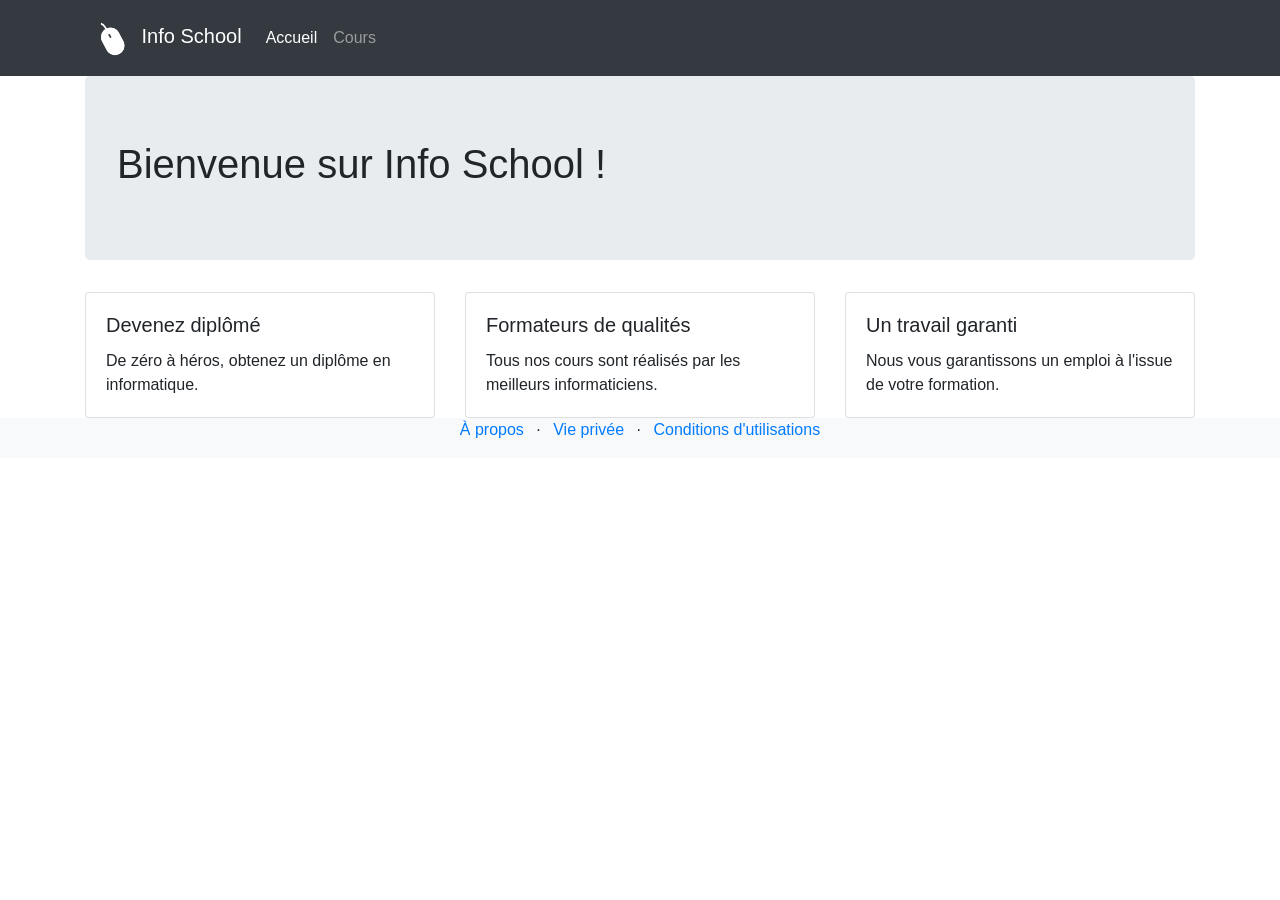
==== index.html @ b7067452 "logo" ====
<!DOCTYPE html>
<html lang="en">

<head>
    <meta charset="UTF-8">
    <meta http-equiv="X-UA-Compatible" content="IE=edge">
    <meta name="viewport" content="width=device-width, initial-scale=1.0, shrink-to-fit=no">
    <title>Info School</title>

    <link rel="stylesheet" href="https://stackpath.bootstrapcdn.com/bootstrap/4.4.1/css/bootstrap.min.css"
        integrity="sha384-Vkoo8x4CGsO3+Hhxv8T/Q5PaXtkKtu6ug5TOeNV6gBiFeWPGFN9MuhOf23Q9Ifjh" crossorigin="anonymous">
</head>

<body>

    <!-- Header -->

    <div class="bg-dark">
        <div class="container">
            <div class="row">
                <nav class="col navbar navbar-expand-lg navbar-dark">
                    <a href="./index.html" class="navbar-brand">
                        <img src="./img/logo.png" width="50" height="50" alt="Site logo">
                        Info School
                    </a>
                    <button class="navbar-toggler" type="button" data-toggle="collapse" data-target="#navbarContent">
                        <span class="navbar-toggler-icon"></span>
                    </button>
                    <div id="navbarContent" class="collapse navbar-collapse">
                        <ul class="navbar-nav">
                            <li class="nav-item active">
                                <a href="./index.html" class="nav-link">Accueil</a>
                            </li>
                            <li class="nav-item">
                                <a href="./lessons.html" class="nav-link">Cours</a>
                            </li>
                        </ul>
                    </div>
                </nav>
            </div>
        </div>
    </div>

    <!-- Reste de la page -->

    <div class="container">
        <div class="row">
            <div class="col">
                <div class="jumbotron">
                    <h1>Bienvenue sur Info School !</h1>
                </div>
            </div>
        </div>
        <div class="row">
            <div class="col-12 col-lg-4">
                <div class="card">
                    <div class="card-body">
                        <h5 class="card-title">Devenez diplômé</h5>
                        <p class="card-text">De zéro à héros, obtenez un diplôme en informatique.</p>
                    </div>
                </div>
            </div>
            <div class="col-12 col-lg-4">
                <div class="card">
                    <div class="card-body">
                        <h5 class="card-title">Formateurs de qualités</h5>
                        <p class="card-text">Tous nos cours sont réalisés par les meilleurs informaticiens.</p>
                    </div>
                </div>
            </div>
            <div class="col-12 col-lg-4">
                <div class="card">
                    <div class="card-body">
                        <h5 class="card-title">Un travail garanti</h5>
                        <p class="card-text">Nous vous garantissons un emploi à l'issue de votre formation.</p>
                    </div>
                </div>
            </div>
        </div>
    </div>
    <div class="bg-light">
        <div class="container">
            <div class="row">
                <div class="col">
                    <ul class="list-inline text-center">
                        <li class="list-inline-item"><a href="#">À propos</a></li>
                        <li class="list-inline-item">&middot;</li>
                        <li class="list-inline-item"><a href="#">Vie privée</a></li>
                        <li class="list-inline-item">&middot;</li>
                        <li class="list-inline-item"><a href="#">Conditions d'utilisations</a></li>
                    </ul>
                </div>
            </div>
        </div>
    </div>


    <!-- jQuery first, then Popper.js, then Bootstrap JS -->
    <script src="https://code.jquery.com/jquery-3.4.1.slim.min.js"
        integrity="sha384-J6qa4849blE2+poT4WnyKhv5vZF5SrPo0iEjwBvKU7imGFAV0wwj1yYfoRSJoZ+n"
        crossorigin="anonymous"></script>

    <script src="https://cdn.jsdelivr.net/npm/popper.js@1.16.0/dist/umd/popper.min.js"
        integrity="sha384-Q6E9RHvbIyZFJoft+2mJbHaEWldlvI9IOYy5n3zV9zzTtmI3UksdQRVvoxMfooAo"
        crossorigin="anonymous"></script>

    <script src="https://stackpath.bootstrapcdn.com/bootstrap/4.4.1/js/bootstrap.min.js"
        integrity="sha384-wfSDF2E50Y2D1uUdj0O3uMBJnjuUD4Ih7YwaYd1iqfktj0Uod8GCExl3Og8ifwB6"
        crossorigin="anonymous"></script>
</body>

</html>
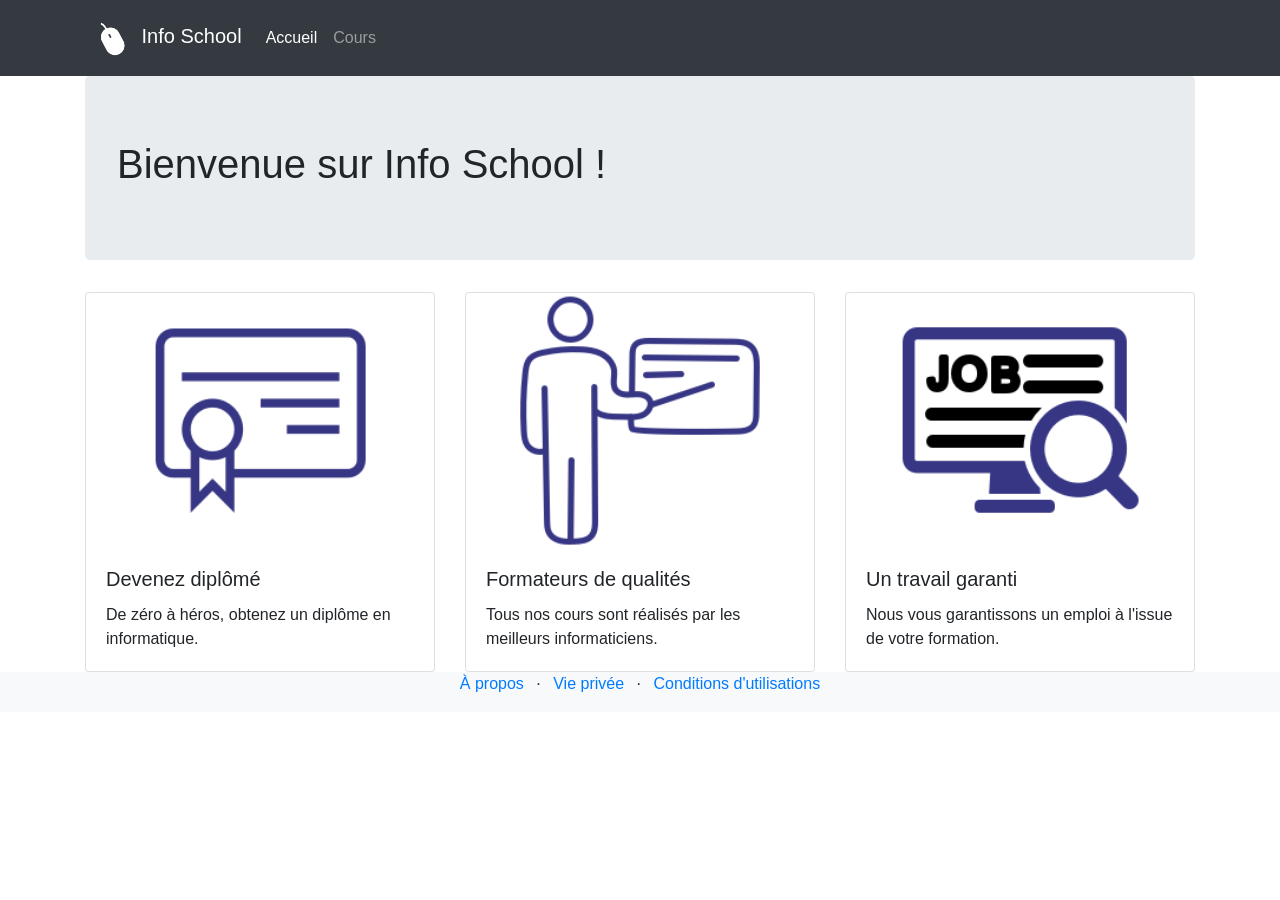
==== commit 6b12764d: "img card" ====
--- a/index.html
+++ b/index.html
@@ -54,6 +54,7 @@
         <div class="row">
             <div class="col-12 col-lg-4">
                 <div class="card">
+                    <img src="./img/home/certificate.png" alt="certificate" class=" card-img-top">
                     <div class="card-body">
                         <h5 class="card-title">Devenez diplômé</h5>
                         <p class="card-text">De zéro à héros, obtenez un diplôme en informatique.</p>
@@ -62,6 +63,7 @@
             </div>
             <div class="col-12 col-lg-4">
                 <div class="card">
+                    <img src="./img/home/instruction.png" alt="instructor" class="card-img-top">
                     <div class="card-body">
                         <h5 class="card-title">Formateurs de qualités</h5>
                         <p class="card-text">Tous nos cours sont réalisés par les meilleurs informaticiens.</p>
@@ -70,6 +72,7 @@
             </div>
             <div class="col-12 col-lg-4">
                 <div class="card">
+                    <img src="./img/home/job.png" alt="job search" class="card-img-top">
                     <div class="card-body">
                         <h5 class="card-title">Un travail garanti</h5>
                         <p class="card-text">Nous vous garantissons un emploi à l'issue de votre formation.</p>
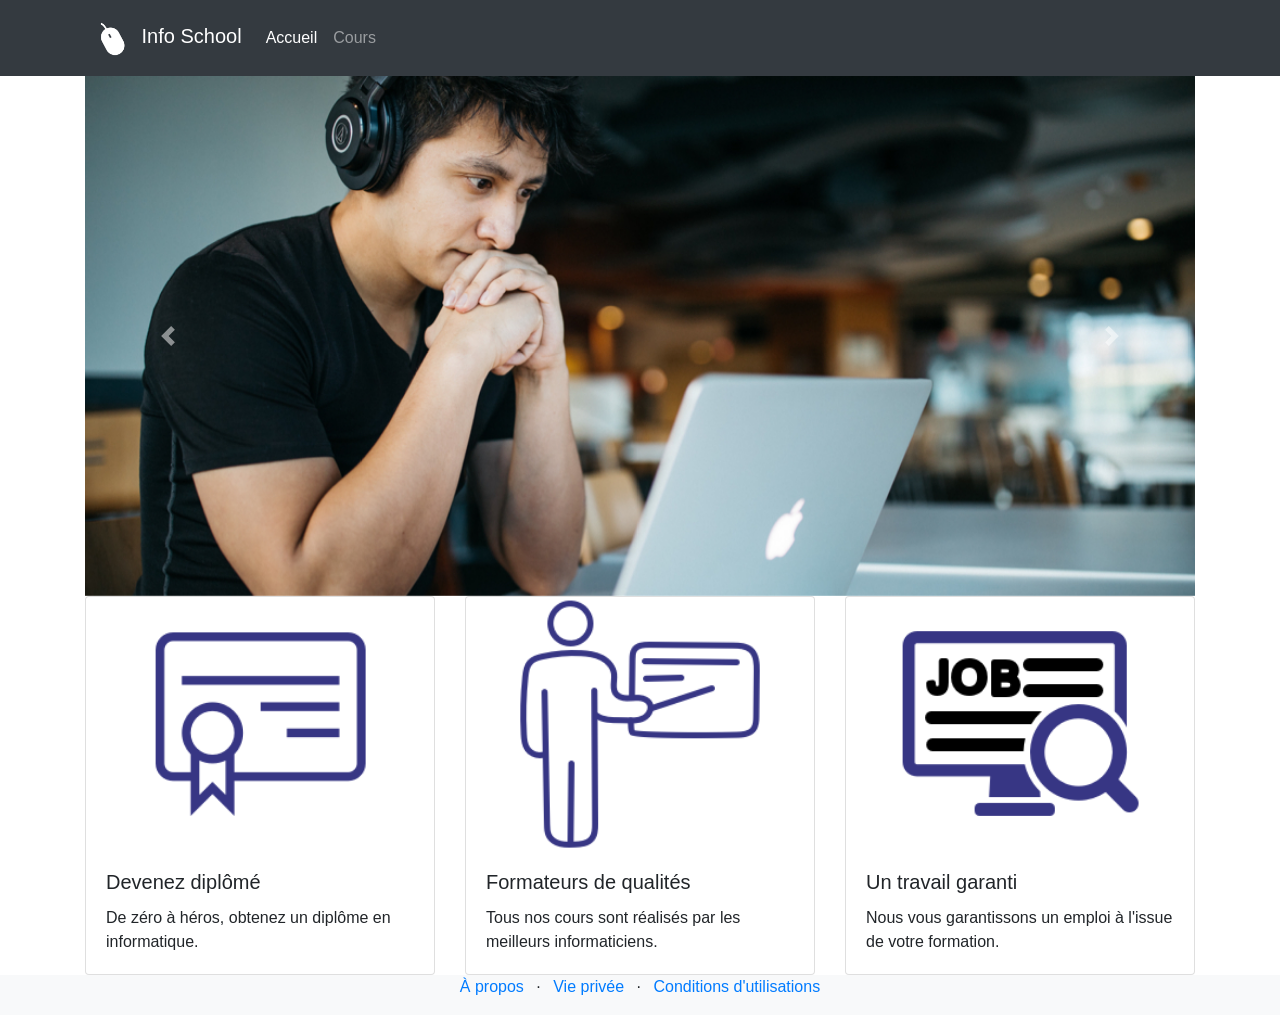
==== commit c777aeeb: "carousel" ====
--- a/index.html
+++ b/index.html
@@ -46,8 +46,23 @@
     <div class="container">
         <div class="row">
             <div class="col">
-                <div class="jumbotron">
-                    <h1>Bienvenue sur Info School !</h1>
+                <div id="carouselControls" class="carousel slide" data-ride="carousel">
+                    <div class="carousel-inner">
+                        <div class="carousel-item active">
+                            <img src="./img/carousel/apprenant.jpg" class="d-block w-100" alt="apprenant">
+                        </div>
+                        <div class="carousel-item">
+                            <img src="./img/carousel/apprenant2.jpg" class="d-block w-100" alt="apprenante">
+                        </div>
+                    </div>
+                    <a class="carousel-control-prev" href="#carouselControls" role="button" data-slide="prev">
+                        <span class="carousel-control-prev-icon" aria-hidden="true"></span>
+                        <span class="sr-only">Précédent</span>
+                    </a>
+                    <a class="carousel-control-next" href="#carouselControls" role="button" data-slide="next">
+                        <span class="carousel-control-next-icon" aria-hidden="true"></span>
+                        <span class="sr-only">Suivant</span>
+                    </a>
                 </div>
             </div>
         </div>
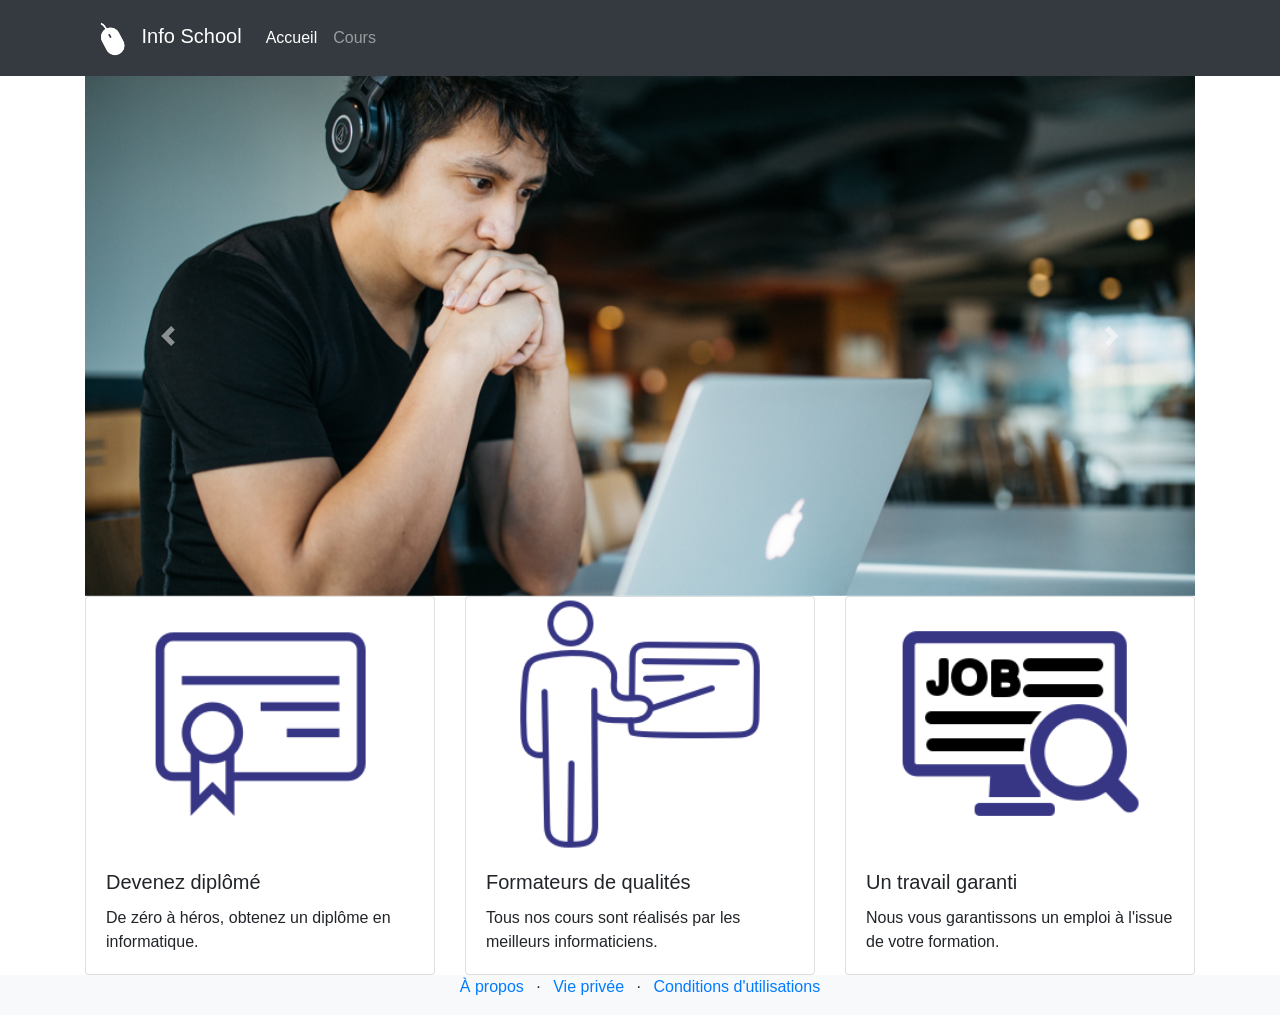
==== commit 5b5a7235: "form" ====
--- a/index.html
+++ b/index.html
@@ -111,6 +111,17 @@
             </div>
         </div>
     </div>
+    <div class="container">
+        <form>
+            <div class="form-group">
+
+            </div>
+            <div class="form-group">
+
+            </div>
+        </form>
+    </div>
+
 
 
     <!-- jQuery first, then Popper.js, then Bootstrap JS -->
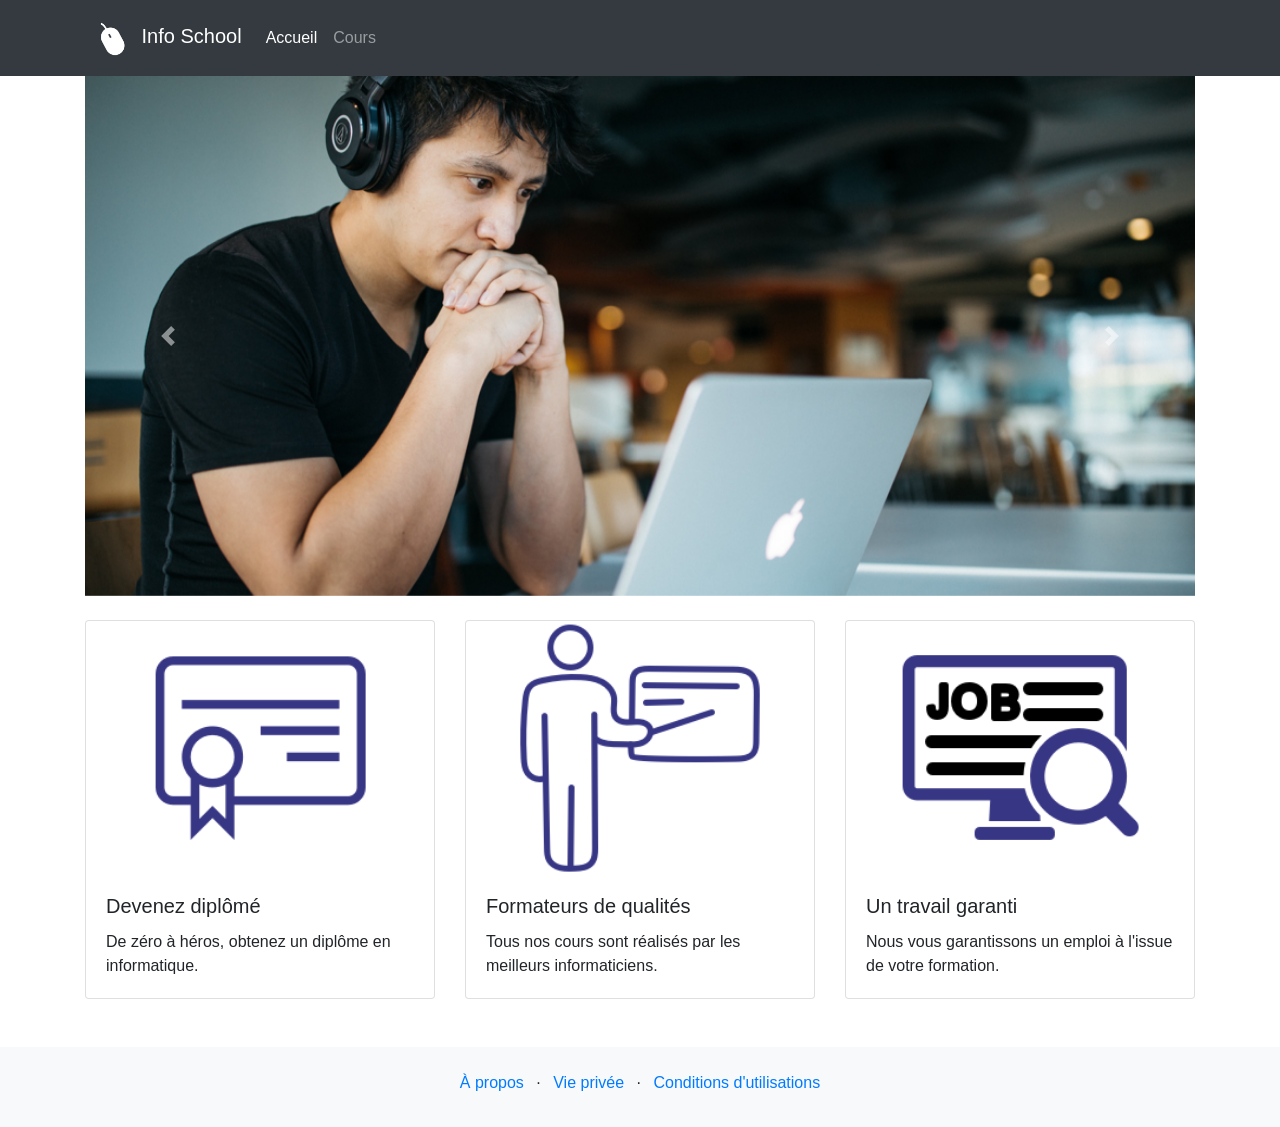
==== commit 07ee04df: "padding - margin" ====
--- a/index.html
+++ b/index.html
@@ -44,7 +44,7 @@
     <!-- Reste de la page -->
 
     <div class="container">
-        <div class="row">
+        <div class="row mb-4">
             <div class="col">
                 <div id="carouselControls" class="carousel slide" data-ride="carousel">
                     <div class="carousel-inner">
@@ -68,7 +68,7 @@
         </div>
         <div class="row">
             <div class="col-12 col-lg-4">
-                <div class="card">
+                <div class="card mb-4 mb-lg-0">
                     <img src="./img/home/certificate.png" alt="certificate" class=" card-img-top">
                     <div class="card-body">
                         <h5 class="card-title">Devenez diplômé</h5>
@@ -77,7 +77,7 @@
                 </div>
             </div>
             <div class="col-12 col-lg-4">
-                <div class="card">
+                <div class="card mb-4 mb-lg-0">
                     <img src="./img/home/instruction.png" alt="instructor" class="card-img-top">
                     <div class="card-body">
                         <h5 class="card-title">Formateurs de qualités</h5>
@@ -86,7 +86,7 @@
                 </div>
             </div>
             <div class="col-12 col-lg-4">
-                <div class="card">
+                <div class="card mb-4 mb-lg-0">
                     <img src="./img/home/job.png" alt="job search" class="card-img-top">
                     <div class="card-body">
                         <h5 class="card-title">Un travail garanti</h5>
@@ -96,9 +96,9 @@
             </div>
         </div>
     </div>
-    <div class="bg-light">
+    <div class="bg-light mt-5">
         <div class="container">
-            <div class="row">
+            <div class="row pt-4 pb-3">
                 <div class="col">
                     <ul class="list-inline text-center">
                         <li class="list-inline-item"><a href="#">À propos</a></li>
@@ -110,16 +110,6 @@
                 </div>
             </div>
         </div>
-    </div>
-    <div class="container">
-        <form>
-            <div class="form-group">
-
-            </div>
-            <div class="form-group">
-
-            </div>
-        </form>
     </div>
 
 
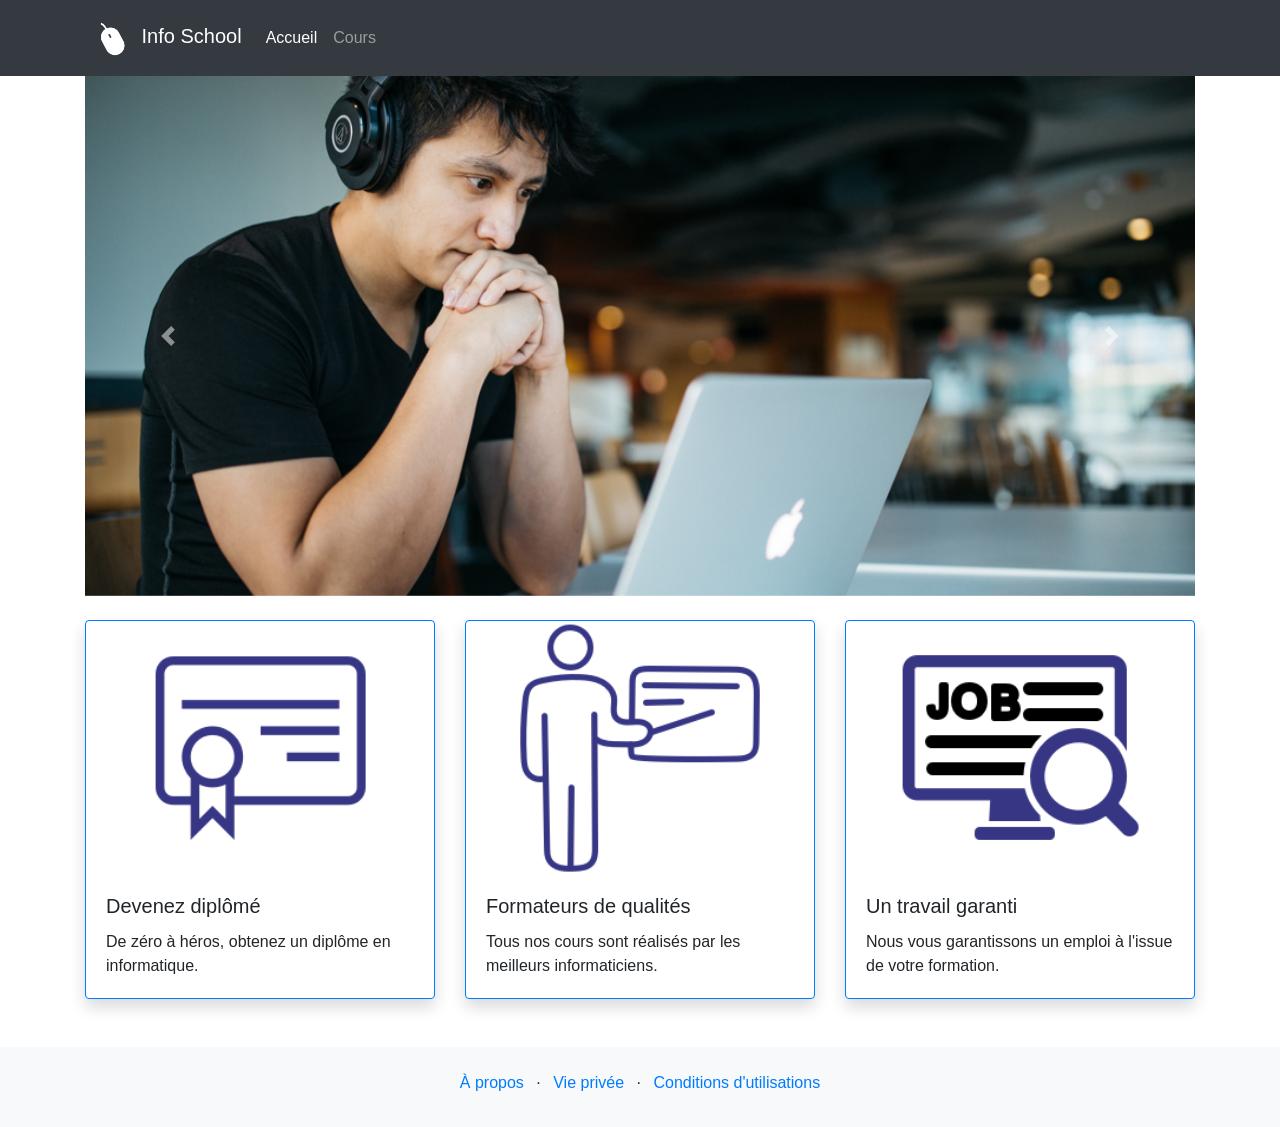
==== commit a361aa0a: "border shadow" ====
--- a/index.html
+++ b/index.html
@@ -68,7 +68,7 @@
         </div>
         <div class="row">
             <div class="col-12 col-lg-4">
-                <div class="card mb-4 mb-lg-0">
+                <div class="card mb-4 mb-lg-0 border-primary shadow">
                     <img src="./img/home/certificate.png" alt="certificate" class=" card-img-top">
                     <div class="card-body">
                         <h5 class="card-title">Devenez diplômé</h5>
@@ -77,7 +77,7 @@
                 </div>
             </div>
             <div class="col-12 col-lg-4">
-                <div class="card mb-4 mb-lg-0">
+                <div class="card mb-4 mb-lg-0 border-primary shadow">
                     <img src="./img/home/instruction.png" alt="instructor" class="card-img-top">
                     <div class="card-body">
                         <h5 class="card-title">Formateurs de qualités</h5>
@@ -86,7 +86,7 @@
                 </div>
             </div>
             <div class="col-12 col-lg-4">
-                <div class="card mb-4 mb-lg-0">
+                <div class="card mb-4 mb-lg-0 border-primary shadow">
                     <img src="./img/home/job.png" alt="job search" class="card-img-top">
                     <div class="card-body">
                         <h5 class="card-title">Un travail garanti</h5>
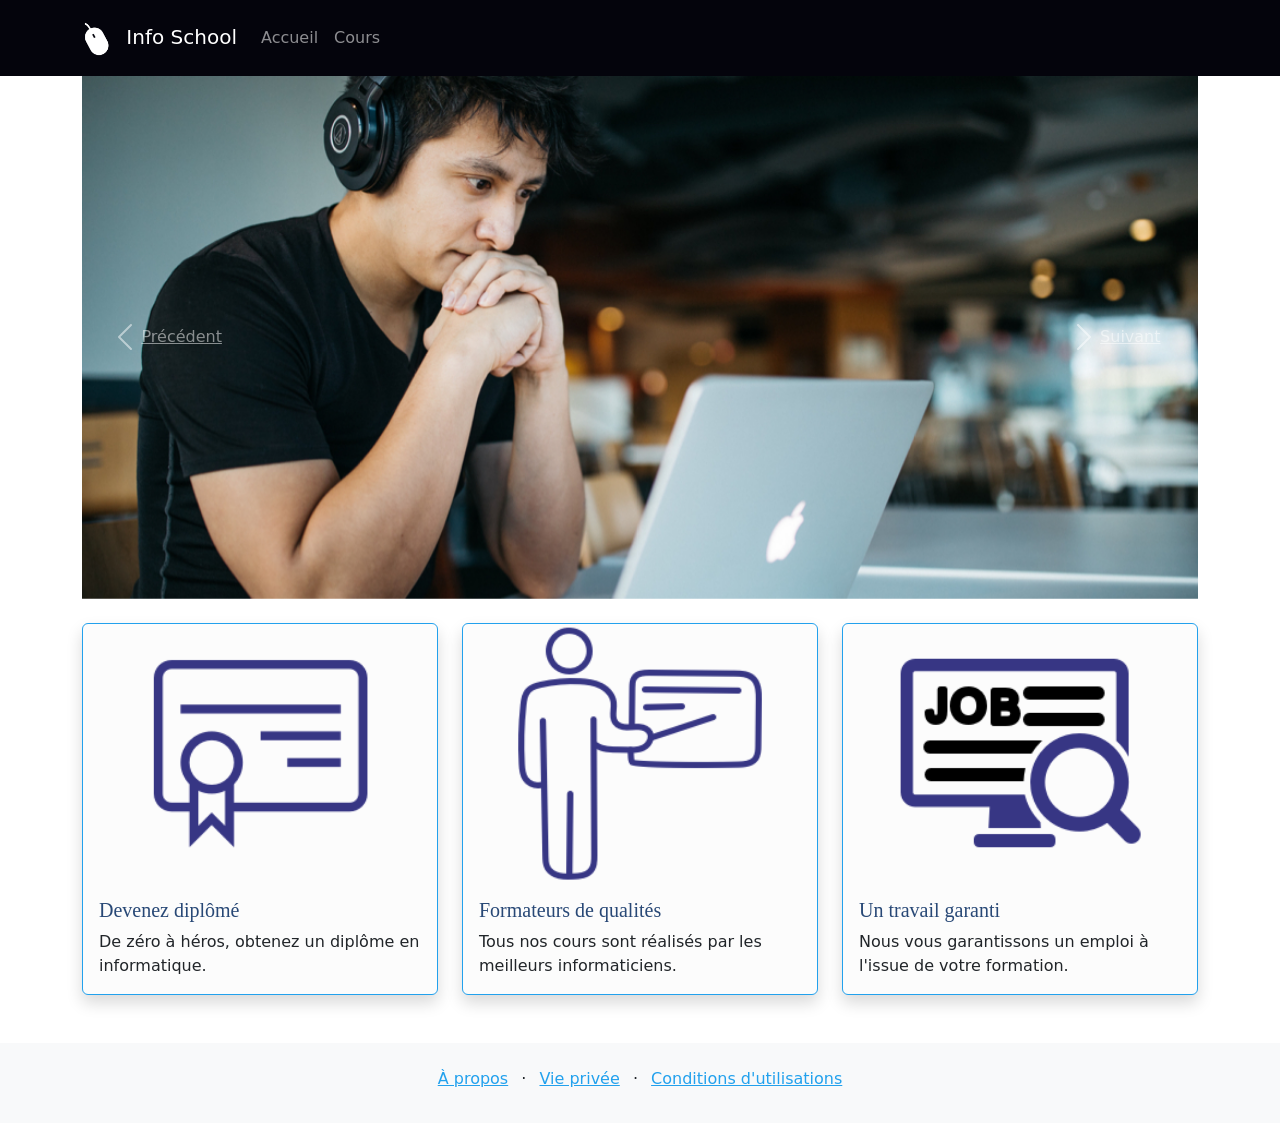
==== commit 1e21be3c: "scss" ====
--- a/index.html
+++ b/index.html
@@ -7,8 +7,7 @@
     <meta name="viewport" content="width=device-width, initial-scale=1.0, shrink-to-fit=no">
     <title>Info School</title>
 
-    <link rel="stylesheet" href="https://stackpath.bootstrapcdn.com/bootstrap/4.4.1/css/bootstrap.min.css"
-        integrity="sha384-Vkoo8x4CGsO3+Hhxv8T/Q5PaXtkKtu6ug5TOeNV6gBiFeWPGFN9MuhOf23Q9Ifjh" crossorigin="anonymous">
+    <link rel="stylesheet" href="./style/style.css">
 </head>
 
 <body>
